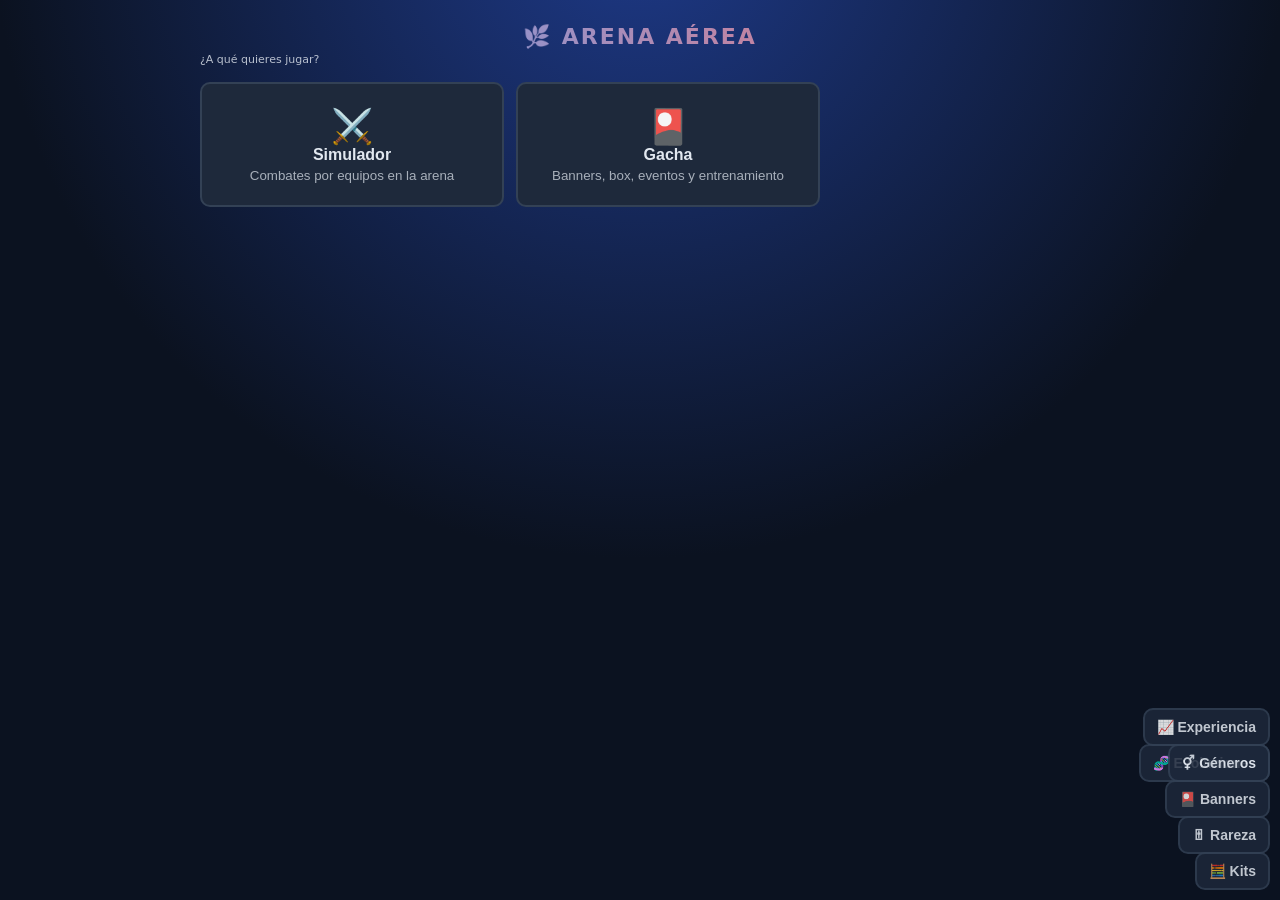
==== index.html @ 08d5fd54 "v1.0.3 - Evento caramelos" ====
<!DOCTYPE html>
<html lang="es"><head><meta charset="utf-8">
<meta name="viewport" content="width=device-width, initial-scale=1, viewport-fit=cover">
<title>Arena Aérea</title>
<link rel="stylesheet" href="css/estilo.css">
</head><body><main>
<h1>🌿 Arena Aérea · Combates por equipos</h1>
<div class="col" id="srch" style="margin-bottom:8px"><b>🌐 Pokémon desde PokéAPI</b>
<div style="display:flex;gap:6px;flex-wrap:wrap;margin:6px 0"><select id="gen"><option value="0">Gen 1</option><option value="1">Gen 2</option><option value="2">Gen 3</option><option value="3">Gen 4</option><option value="4">Gen 5</option><option value="5">Gen 6</option><option value="6">Gen 7</option><option value="7">Gen 8</option><option value="8">Gen 9</option><option value="all">Todas</option></select><input id="q" placeholder="Buscar nombre o número…" style="flex:1;min-width:130px"><button id="d0" style="border-color:#3b82f6">→ 🔵</button><button id="d1">→ 🔴</button><button id="rnd">🎲 Equipo</button><button id="labb">🧪 Laboratorio</button></div>
<div id="st" style="font-size:12px;min-height:16px"></div><div id="res"></div></div>
<div id="setup"></div><button id="go">⚔️ ¡COMENZAR COMBATE!</button>
<section id="game" style="display:none">
<div id="labui"><div class="col" style="margin-bottom:6px"><b>🧪 Laboratorio de ataques</b> <small>Dos Pokémon de prueba que no mueren</small>
<div class="lr"><label>Atacante # <input id="la" type="number" value="18"></label><label>Rival # <input id="lb" type="number" value="143"></label><button id="lsw">Atacante: 🔵</button></div>
<div class="lr"><input id="lm" value="fly" placeholder="ID del ataque en inglés (fly, flamethrower…)"><button id="lgo">▶ Probar</button></div>
<div class="lr" id="lq"></div><div class="lr"><button id="lauto">🔁 Auto: sí</button><button id="lslow">Velocidad x1</button><button id="lex">← Volver</button></div><div id="lst" style="font-size:12px;min-height:16px"></div></div></div>
<div id="bar"><button id="sp">Velocidad x1</button><button id="pa">Pausa</button><button id="tg">Ocultar ataques</button><button id="rs">Equipos</button></div>
<div id="hud"><div class="hb" id="h0"></div><div class="hb" id="h1"></div></div><div class="cw"><canvas id="cv"></canvas><div id="ban"></div></div><div id="mvp"><div class="mp" id="mv0"></div><div class="mp" id="mv1"></div></div>
<div id="log"></div></section>
<!-- El ORDEN importa: nucleo → datos → combate → ataques → ui → modos → principal.
     Para añadir un ataque nuevo: crea js/ataques/mi-ataque.js y añade aquí su <script> junto a los demás ataques. -->
<script src="js/nucleo/base.js"></script>
<script src="js/nucleo/aleatorio.js"></script>
<script src="js/nucleo/estado.js"></script>
<script src="js/datos/tipos.js"></script>
<script src="js/datos/iconos.js"></script>
<script src="js/datos/movimientos.js"></script>
<script src="js/datos/estadisticas.js"></script>
<script src="js/datos/pokeapi.js"></script>
<script src="js/datos/conversor.js"></script>
<script src="js/nucleo/efectos.js"></script>
<script src="js/nucleo/dibujo.js"></script>
<script src="js/nucleo/bucle.js"></script>
<script src="js/combate/luchadores.js"></script>
<script src="js/combate/ia.js"></script>
<script src="js/combate/estados.js"></script>
<script src="js/combate/entidades.js"></script>
<script src="js/combate/dano.js"></script>
<script src="js/combate/ataque.js"></script>
<script src="js/combate/movimiento.js"></script>
<script src="js/ataques/_ayudas.js"></script>
<script src="js/ataques/vuelo.js"></script>
<script src="js/ataques/hidrobomba.js"></script>
<script src="js/ataques/hiperrayo.js"></script>
<script src="js/ataques/trueno.js"></script>
<script src="js/ataques/rayo.js"></script>
<script src="js/ataques/gigaimpacto.js"></script>
<script src="js/ataques/cometa-draco.js"></script>
<script src="js/gacha/arquetipos.js"></script>
<script src="js/gacha/herramienta-kits.js"></script>
<script src="js/gacha/rareza.js"></script>
<script src="js/gacha/herramienta-rareza.js"></script>
<script src="js/gacha/rarezas.js"></script>
<script src="js/gacha/banners.js"></script>
<script src="js/gacha/banners-normales.js"></script>
<script src="js/gacha/celebraciones.js"></script>
<script src="js/gacha/experiencia.js"></script>
<script src="js/gacha/fusion.js"></script>
<script src="js/gacha/misiones.js"></script>
<script src="js/gacha/eventos.js"></script>
<script src="js/gacha/eventos-pantallas.js"></script>
<script src="js/gacha/banners-datos.js"></script>
<script src="js/gacha/evoluciones-datos.js"></script>
<script src="js/gacha/generos-datos.js"></script>
<script src="js/gacha/experiencia-datos.js"></script>
<script src="js/gacha/celebraciones-datos.js"></script>
<script src="js/gacha/eventos-datos.js"></script>
<script src="js/gacha/herramienta-banners.js"></script>
<script src="js/gacha/herramienta-evoluciones.js"></script>
<script src="js/gacha/herramienta-generos.js"></script>
<script src="js/gacha/herramienta-experiencia.js"></script>
<script src="js/gacha/guardado.js"></script>
<script src="js/ui/hud.js"></script>
<script src="js/ui/selector-ataques.js"></script>
<script src="js/ui/seleccion.js"></script>
<script src="js/ui/buscador.js"></script>
<script src="js/ui/laboratorio.js"></script>
<script src="js/modos/simulador.js"></script>
<script src="js/modos/gacha.js"></script>
<script src="js/principal.js"></script>
<script src="js/modos/menu-modos.js"></script>
</main></body></html>
---- css/estilo.css ----
/* Estilos de Arena Pokémon. Tema oscuro. */
:root{--bg:#0b1220;--fg:#e2e8f0;--card:#1e293b;--bd:#334155;box-sizing:border-box;padding-top:env(safe-area-inset-top,0px);padding-bottom:env(safe-area-inset-bottom,0px)}
@media(prefers-color-scheme:dark){:root:not([data-theme="light"]){--bg:#0b1220;--fg:#e2e8f0;--card:#1e293b;--bd:#334155}}
:root[data-theme="dark"]{--bg:#0b1220;--fg:#e2e8f0;--card:#1e293b;--bd:#334155}
html{scroll-padding-top:env(safe-area-inset-top,0px)}
*{box-sizing:border-box}
body{margin:0;background:var(--bg);color:var(--fg);font-family:system-ui,-apple-system,"Segoe UI",sans-serif;display:flex;justify-content:center}
main{width:100%;max-width:900px;padding:10px}
h1{font-size:19px;margin:4px 0 8px;text-align:center}
#bar{display:flex;flex-wrap:wrap;gap:6px;justify-content:center;margin-bottom:8px}
button{padding:9px 12px;border-radius:10px;border:2px solid var(--bd);background:var(--card);color:var(--fg);font-weight:700;font-size:14px;cursor:pointer}
button:active{transform:scale(.96)}
canvas{width:100%;display:block;border-radius:14px;border:3px solid var(--bd);background:#4c9a3d;touch-action:manipulation}
#kos{display:flex;gap:10px;justify-content:center;margin:8px 0;font-weight:700;font-size:14px;flex-wrap:wrap}
#log{background:var(--card);border:2px solid var(--bd);border-radius:12px;padding:8px 12px;font-size:13px;min-height:100px;line-height:1.5}
.cw{position:relative}#ban{position:absolute;inset:0;display:none;flex-direction:column;align-items:center;justify-content:center;gap:10px;background:rgba(0,0,0,.55);border-radius:14px;color:#fff;font-size:24px;font-weight:800;text-align:center}
.col{flex:1;min-width:150px;background:var(--card);border:2px solid var(--bd);border-radius:12px;padding:8px}
#setup{display:flex;gap:8px;flex-wrap:wrap}
#go{width:100%;margin-top:8px;background:#7c3aed;color:#fff;border-color:#6d28d9}#go:disabled{opacity:.4}
#mvp{display:flex;gap:8px;flex-wrap:wrap;margin-top:6px}.mp{flex:1;min-width:150px;background:var(--card);border:2px solid var(--bd);border-radius:10px;padding:6px;font-size:12px}
.rs{display:flex;flex-direction:column;align-items:center;width:84px;padding:3px;font-size:10px}.rs small{font-size:10px;max-width:80px;overflow:hidden;text-overflow:ellipsis;white-space:nowrap}
#srch select,#srch input{padding:8px;border-radius:8px;border:2px solid var(--bd);background:var(--card);color:var(--fg);font-size:14px}#res{display:flex;flex-wrap:wrap;gap:2px;max-height:340px;overflow:auto;margin-top:6px}
body{background:radial-gradient(circle at 50% -10%,#1e3a8a 0,#0b1220 55%) fixed}
h1{font-size:22px;letter-spacing:2px;text-transform:uppercase;background:linear-gradient(90deg,#60a5fa,#f87171);-webkit-background-clip:text;background-clip:text;color:transparent;margin:6px 0 12px}
#srch{background:linear-gradient(#1e293b,#0f172a);border:2px solid #475569;border-radius:14px}
.rs{background:#0f172a;border:2px solid #334155;border-radius:10px}.rs:hover{border-color:#60a5fa}.rs small{text-transform:capitalize}
#setup{display:flex;gap:10px;flex-wrap:wrap;align-items:stretch}
.tp{flex:1;min-width:290px;border:2px solid var(--c);border-radius:14px;background:linear-gradient(#1e293b,#0f172a);box-shadow:0 0 12px var(--c);overflow:hidden}
.th{display:flex;justify-content:space-between;padding:8px 12px;background:var(--c);color:#fff;font-weight:800;letter-spacing:1px}
.sg{display:grid;grid-template-columns:repeat(3,1fr);gap:6px;padding:8px}
.sc{display:flex;flex-direction:column;align-items:center;gap:2px;padding:6px 2px;border-radius:12px;border:2px solid #334155;background:#0f172a;color:var(--fg);min-height:122px;cursor:pointer}
.sc.em{justify-content:center;font-size:28px;border-style:dashed;opacity:.6}.sc.on{border-color:var(--c);background:#1e293b;box-shadow:0 0 10px var(--c)}.sc.bad{border-color:#f59e0b}
.sc .sp{width:64px;height:64px;image-rendering:pixelated}.sc b{font-size:12px;max-width:100%;overflow:hidden;text-overflow:ellipsis;white-space:nowrap;text-transform:capitalize}
.sc .ty,.sc .mi{display:flex;gap:2px;align-items:center}.sc em{font-size:10px;color:#fbbf24;font-style:normal;margin-left:3px}
.clr{margin:0 8px 8px;font-size:12px;padding:6px 10px}
.vs{align-self:center;font-weight:900;font-size:26px;color:#fbbf24;text-shadow:0 0 12px #f59e0b;width:100%;text-align:center}@media(min-width:760px){.vs{width:auto}}
.fi{flex-basis:100%;border:2px solid var(--c);border-radius:14px;background:linear-gradient(#1e293b,#0f172a);padding:12px;box-shadow:0 0 12px var(--c)}
.fh{display:flex;gap:12px;align-items:center}.fp{width:96px;height:96px;image-rendering:pixelated;background:radial-gradient(#334155,transparent 70%)}
.fn{font-size:22px;font-weight:800;text-transform:capitalize}.qb{margin-left:auto}
.sb{display:grid;grid-template-columns:1fr 1fr;gap:4px 14px;margin:10px 0}.sr{display:flex;align-items:center;gap:6px;font-size:12px}.sr span{width:62px;color:#94a3b8;font-weight:700}.sr b{width:28px;text-align:right}
.bt{flex:1;height:8px;background:#0b1220;border-radius:4px;overflow:hidden}.bt i{display:block;height:100%;border-radius:4px}
.mh{font-weight:800;margin:6px 0}.mh small{font-weight:400;opacity:.7;margin-left:8px}.mh b.ok{color:#22c55e}.mh b.no{color:#f59e0b}
.mg{display:grid;grid-template-columns:repeat(auto-fill,minmax(150px,1fr));gap:8px}
.mc{text-align:left;padding:8px;border-radius:10px;border:2px solid var(--t);background:rgba(15,23,42,.8);color:var(--fg);opacity:.6;font-weight:400}.mc.on{opacity:1;background:#1e293b;box-shadow:0 0 8px var(--t)}
.mt{display:flex;align-items:center;gap:6px;font-size:13px}.mt b{flex:1}.ck{color:#4ade80;font-weight:900}
.mm{display:flex;flex-wrap:wrap;gap:3px 8px;font-size:11px;margin-top:4px}.ul{color:#fbbf24;font-weight:700}.ef{font-size:11px;margin-top:3px;color:#a7f3d0}
#go{font-size:18px;letter-spacing:1px;padding:14px;border-radius:14px;background:linear-gradient(#a855f7,#6d28d9);border:2px solid #c4b5fd;box-shadow:0 0 18px #7c3aed88}
#hud{display:flex;gap:8px;margin-bottom:6px}
.hb{flex:1;min-width:0;display:flex;gap:8px;align-items:center;padding:6px 10px;border-radius:12px;background:linear-gradient(#1e293b,#0f172a);border:2px solid var(--c);box-shadow:0 0 10px var(--c)}
#h1{flex-direction:row-reverse;text-align:right}.hs{width:56px;height:56px;image-rendering:pixelated;flex:none}#h1 .hs{transform:scaleX(-1)}
.hi{flex:1;min-width:0}.hn{display:flex;gap:6px;align-items:center;font-size:14px;text-transform:capitalize}#h1 .hn{flex-direction:row-reverse}.hn b{overflow:hidden;text-overflow:ellipsis;white-space:nowrap}
.hp{display:flex;align-items:center;gap:6px;margin:3px 0}.hp em{font-style:normal;font-size:10px;font-weight:800;color:#fbbf24;background:#7c2d12;border-radius:4px;padding:0 4px}
.hbar{flex:1;height:10px;background:#0b1220;border:1px solid #475569;border-radius:6px;overflow:hidden}.hbar i{display:block;height:100%;transition:width .5s,background .3s}
.hv{font-size:12px;font-weight:700;font-variant-numeric:tabular-nums}.hst{display:flex;gap:3px;flex-wrap:wrap;min-height:16px}#h1 .hst,#h1 .balls{justify-content:flex-end}
.ch{font-size:10px;padding:1px 5px;border-radius:6px;font-weight:700}.ch.up{background:#14532d;color:#86efac}.ch.dn{background:#7f1d1d;color:#fca5a5}
.balls{display:flex;gap:3px;margin-top:2px}.pb{width:11px;height:11px;border-radius:50%;border:1px solid #0f172a;background:linear-gradient(#ef4444 45%,#0f172a 45% 55%,#f8fafc 55%)}.pb.a{box-shadow:0 0 0 2px #fbbf24}.pb.d{background:#475569;opacity:.6}
@media(max-width:560px){.hs{display:none}.hb{padding:5px 7px}.hn{font-size:12px}}
.mp{background:linear-gradient(#1e293b,#0f172a);border:2px solid var(--bd);border-radius:12px;padding:8px}
.ph{display:flex;justify-content:space-between;align-items:center;gap:6px;margin-bottom:6px;flex-wrap:wrap}.ph b{text-transform:capitalize;font-size:13px}
.pst{display:flex;gap:3px}.pst span{background:#0b1220;border-radius:6px;padding:1px 5px;text-align:center;font-size:12px;font-weight:700}.pst small{display:block;font-size:8px;color:#94a3b8;font-weight:600}.pst .up{color:#4ade80}.pst .dn{color:#f87171}
.pm{display:grid;grid-template-columns:1fr 1fr;gap:6px}.mv{border:2px solid var(--t);border-radius:8px;padding:5px 6px;background:#0b1220;opacity:.75}.mv.rd{opacity:1;box-shadow:0 0 8px #22c55e88;border-color:#22c55e}.mv.pl{outline:2px solid #fbbf24}
.mn{display:flex;align-items:center;gap:4px;font-size:11px}.mn b{flex:1;overflow:hidden;text-overflow:ellipsis;white-space:nowrap}.cb{height:5px;background:#1e293b;border-radius:3px;margin:3px 0;overflow:hidden}.cb i{display:block;height:100%;background:var(--t)}.mv.rd .cb i{background:#22c55e}.cs{font-size:11px;font-weight:700;text-align:right}.mv.rd .cs{color:#4ade80}
#labui{display:none}#game.lab #labui{display:block}#game.lab #hud,#game.lab #mvp,#game.lab #log,#game.lab #bar{display:none!important}
.lr{display:flex;gap:6px;flex-wrap:wrap;margin:6px 0;align-items:center;font-size:13px}.lr input[type=number]{width:72px}#lm{flex:1;min-width:170px}
#labui input{padding:8px;border-radius:8px;border:2px solid var(--bd);background:var(--card);color:var(--fg);font-size:13px}
/* Selector de ataques (sugeridos / aprendibles / todos) */
.meq{display:flex;flex-wrap:wrap;gap:6px;margin:6px 0;min-height:30px;align-items:center}
.mq{display:flex;align-items:center;gap:6px;padding:5px 10px;border-radius:10px;border:2px solid var(--t);background:#1e293b;font-size:12px}.mq span{color:#f87171}
.mtabs{display:flex;gap:6px;flex-wrap:wrap;margin:8px 0}.mtabs button{padding:6px 10px;font-size:13px}.mtabs button.on{border-color:#a855f7;background:#4c1d95}
.mfl{display:flex;flex-wrap:wrap;gap:6px;margin-bottom:6px}.mfl input,.mfl select{padding:7px;border-radius:8px;border:2px solid var(--bd);background:var(--card);color:var(--fg);font-size:13px}.mfl input{flex:1;min-width:140px}
#mnote{font-size:12px;opacity:.8;min-height:16px;margin:4px 0}
#mlist{max-height:440px;overflow:auto;padding:2px}
.tg{display:flex;gap:4px;flex-wrap:wrap;margin-top:3px}.tag{font-size:10px;padding:0 5px;border-radius:6px;background:#334155;color:#cbd5e1;font-weight:700}
#mmore{width:100%;margin-top:6px}
/* Filtros del buscador */
#filt select,#filt input{padding:7px;border-radius:8px;border:2px solid var(--bd);background:var(--card);color:var(--fg);font-size:13px}
.qa{margin-left:auto;display:flex;gap:6px}.qa .qb{margin-left:0}
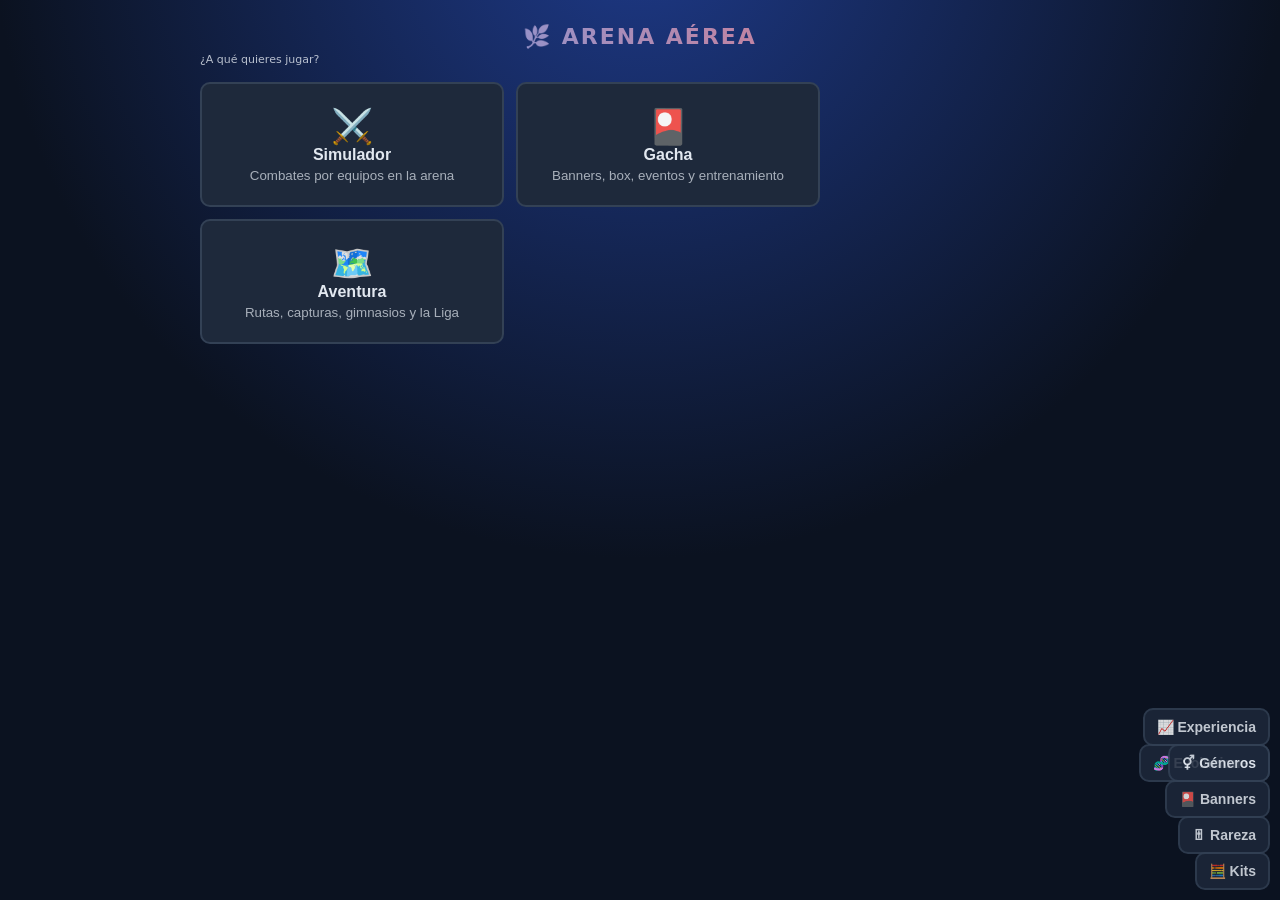
==== commit 30331c14: "v1.0.4 - Modo aventura y evento jefe" ====
--- a/index.html
+++ b/index.html
@@ -77,6 +77,10 @@
 <script src="js/ui/laboratorio.js"></script>
 <script src="js/modos/simulador.js"></script>
 <script src="js/modos/gacha.js"></script>
+<script src="js/aventura/regiones.js"></script>
+<script src="js/aventura/aventura.js"></script>
+<script src="js/aventura/guardado-aventura.js"></script>
+<script src="js/modos/aventura.js"></script>
 <script src="js/principal.js"></script>
 <script src="js/modos/menu-modos.js"></script>
 </main></body></html>
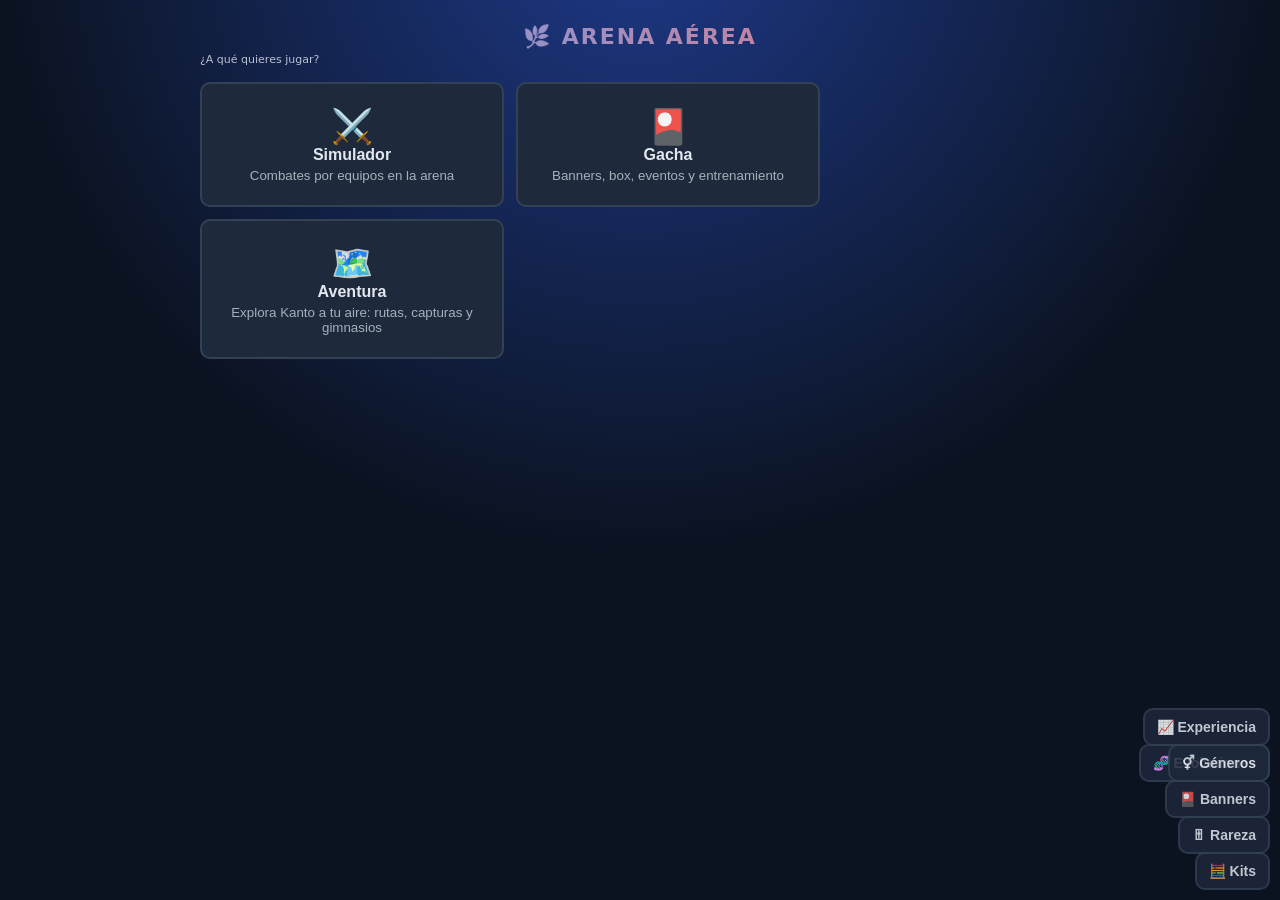
==== commit c5ca8c2e: "v1.0.5 - Completando ataques (sin terminar)" ====
--- a/index.html
+++ b/index.html
@@ -27,6 +27,7 @@
 <script src="js/datos/movimientos.js"></script>
 <script src="js/datos/estadisticas.js"></script>
 <script src="js/datos/pokeapi.js"></script>
+<script src="js/datos/ataques-especiales.js"></script>
 <script src="js/datos/conversor.js"></script>
 <script src="js/nucleo/efectos.js"></script>
 <script src="js/nucleo/dibujo.js"></script>
@@ -34,7 +35,10 @@
 <script src="js/combate/luchadores.js"></script>
 <script src="js/combate/ia.js"></script>
 <script src="js/combate/estados.js"></script>
+<script src="js/combate/campo.js"></script>
+<script src="js/combate/alterados.js"></script>
 <script src="js/combate/entidades.js"></script>
+<script src="js/combate/especiales.js"></script>
 <script src="js/combate/dano.js"></script>
 <script src="js/combate/ataque.js"></script>
 <script src="js/combate/movimiento.js"></script>
@@ -46,6 +50,7 @@
 <script src="js/ataques/rayo.js"></script>
 <script src="js/ataques/gigaimpacto.js"></script>
 <script src="js/ataques/cometa-draco.js"></script>
+<script src="js/ataques/puno-certero.js"></script>
 <script src="js/gacha/arquetipos.js"></script>
 <script src="js/gacha/herramienta-kits.js"></script>
 <script src="js/gacha/rareza.js"></script>
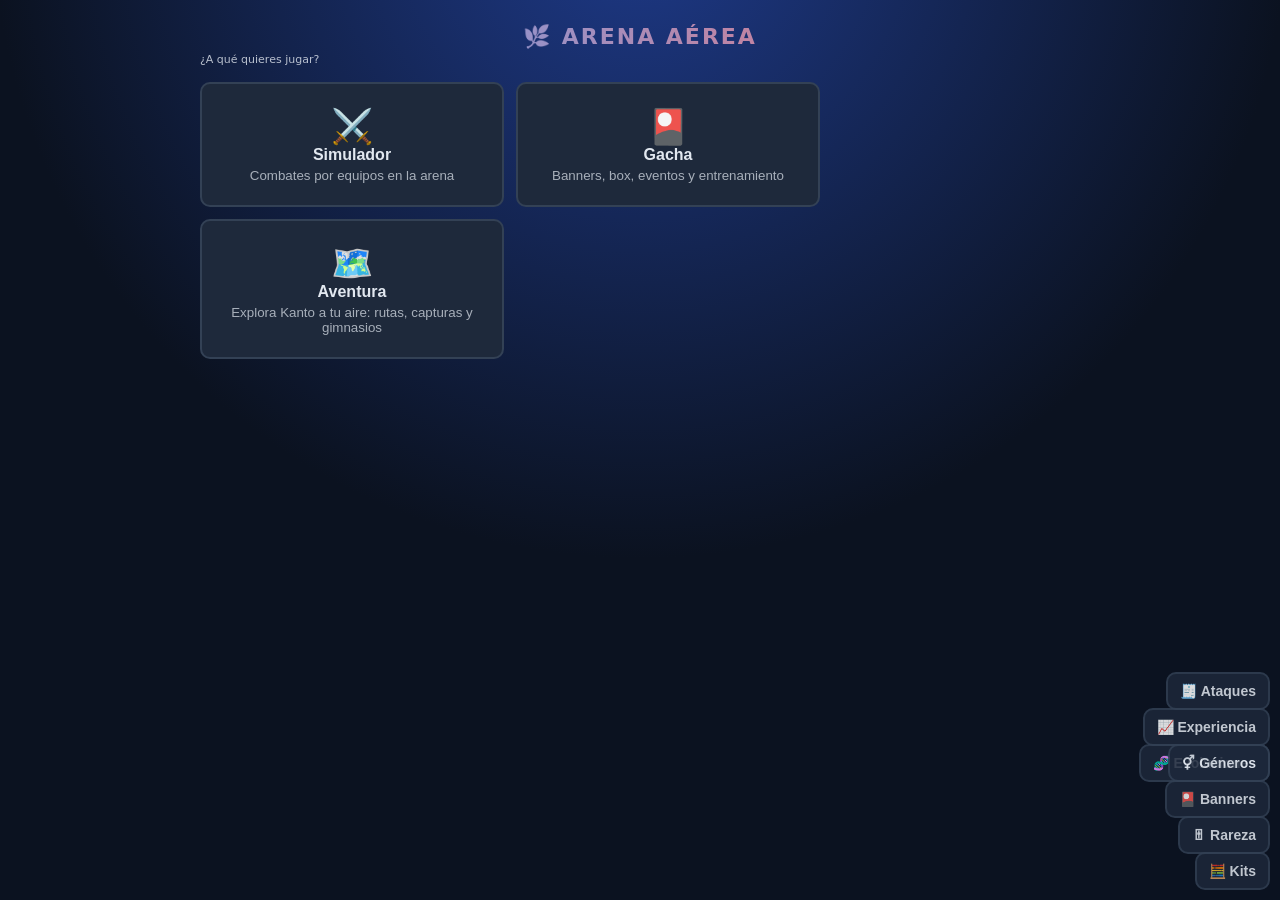
==== commit b11ad9ad: "v1.0.6 - Todos los ataques menos Mov Z, Gigamax y comb dobles" ====
--- a/index.html
+++ b/index.html
@@ -37,6 +37,7 @@
 <script src="js/combate/estados.js"></script>
 <script src="js/combate/campo.js"></script>
 <script src="js/combate/alterados.js"></script>
+<script src="js/combate/dosturnos.js"></script>
 <script src="js/combate/entidades.js"></script>
 <script src="js/combate/especiales.js"></script>
 <script src="js/combate/dano.js"></script>
@@ -51,6 +52,9 @@
 <script src="js/ataques/gigaimpacto.js"></script>
 <script src="js/ataques/cometa-draco.js"></script>
 <script src="js/ataques/puno-certero.js"></script>
+<script src="js/ataques/proteccion.js"></script>
+<script src="js/ataques/bunker-toxico.js"></script>
+<script src="js/ataques/llama-azul.js"></script>
 <script src="js/gacha/arquetipos.js"></script>
 <script src="js/gacha/herramienta-kits.js"></script>
 <script src="js/gacha/rareza.js"></script>
@@ -74,6 +78,7 @@
 <script src="js/gacha/herramienta-evoluciones.js"></script>
 <script src="js/gacha/herramienta-generos.js"></script>
 <script src="js/gacha/herramienta-experiencia.js"></script>
+<script src="js/gacha/herramienta-ataques.js"></script>
 <script src="js/gacha/guardado.js"></script>
 <script src="js/ui/hud.js"></script>
 <script src="js/ui/selector-ataques.js"></script>
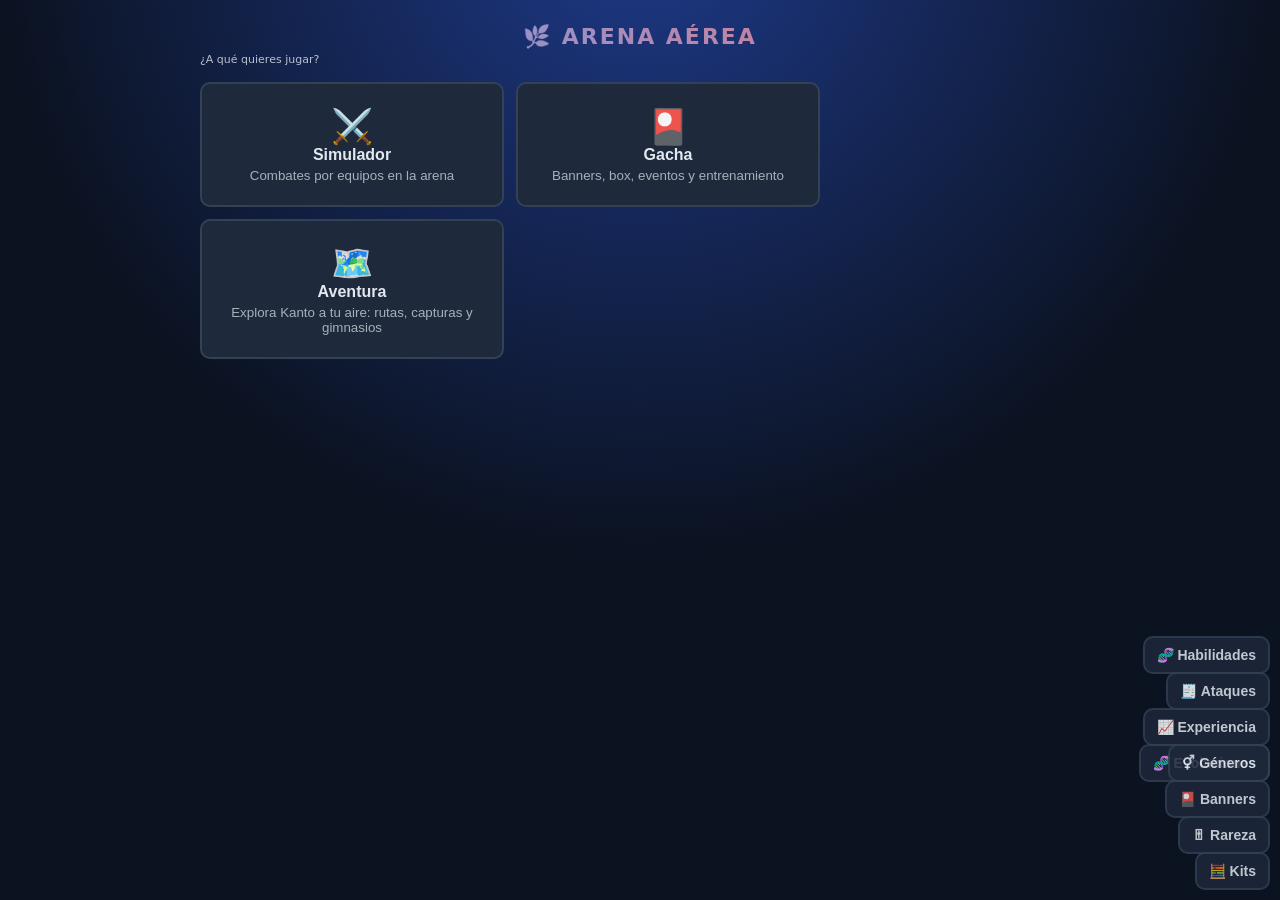
==== commit 3f1f0a24: "v1.0.7 - Pruebas de habilidades y objetos" ====
--- a/index.html
+++ b/index.html
@@ -43,6 +43,9 @@
 <script src="js/combate/dano.js"></script>
 <script src="js/combate/ataque.js"></script>
 <script src="js/combate/movimiento.js"></script>
+<script src="js/combate/ganchos.js"></script>
+<script src="js/combate/habilidades.js"></script>
+<script src="js/combate/objetos.js"></script>
 <script src="js/ataques/_ayudas.js"></script>
 <script src="js/ataques/vuelo.js"></script>
 <script src="js/ataques/hidrobomba.js"></script>
@@ -71,6 +74,7 @@
 <script src="js/gacha/banners-datos.js"></script>
 <script src="js/gacha/evoluciones-datos.js"></script>
 <script src="js/gacha/generos-datos.js"></script>
+<script src="js/gacha/habilidades-datos.js"></script>
 <script src="js/gacha/experiencia-datos.js"></script>
 <script src="js/gacha/celebraciones-datos.js"></script>
 <script src="js/gacha/eventos-datos.js"></script>
@@ -79,6 +83,8 @@
 <script src="js/gacha/herramienta-generos.js"></script>
 <script src="js/gacha/herramienta-experiencia.js"></script>
 <script src="js/gacha/herramienta-ataques.js"></script>
+<script src="js/gacha/herramienta-habilidades.js"></script>
+<script src="js/gacha/habilidades-carta.js"></script>
 <script src="js/gacha/guardado.js"></script>
 <script src="js/ui/hud.js"></script>
 <script src="js/ui/selector-ataques.js"></script>
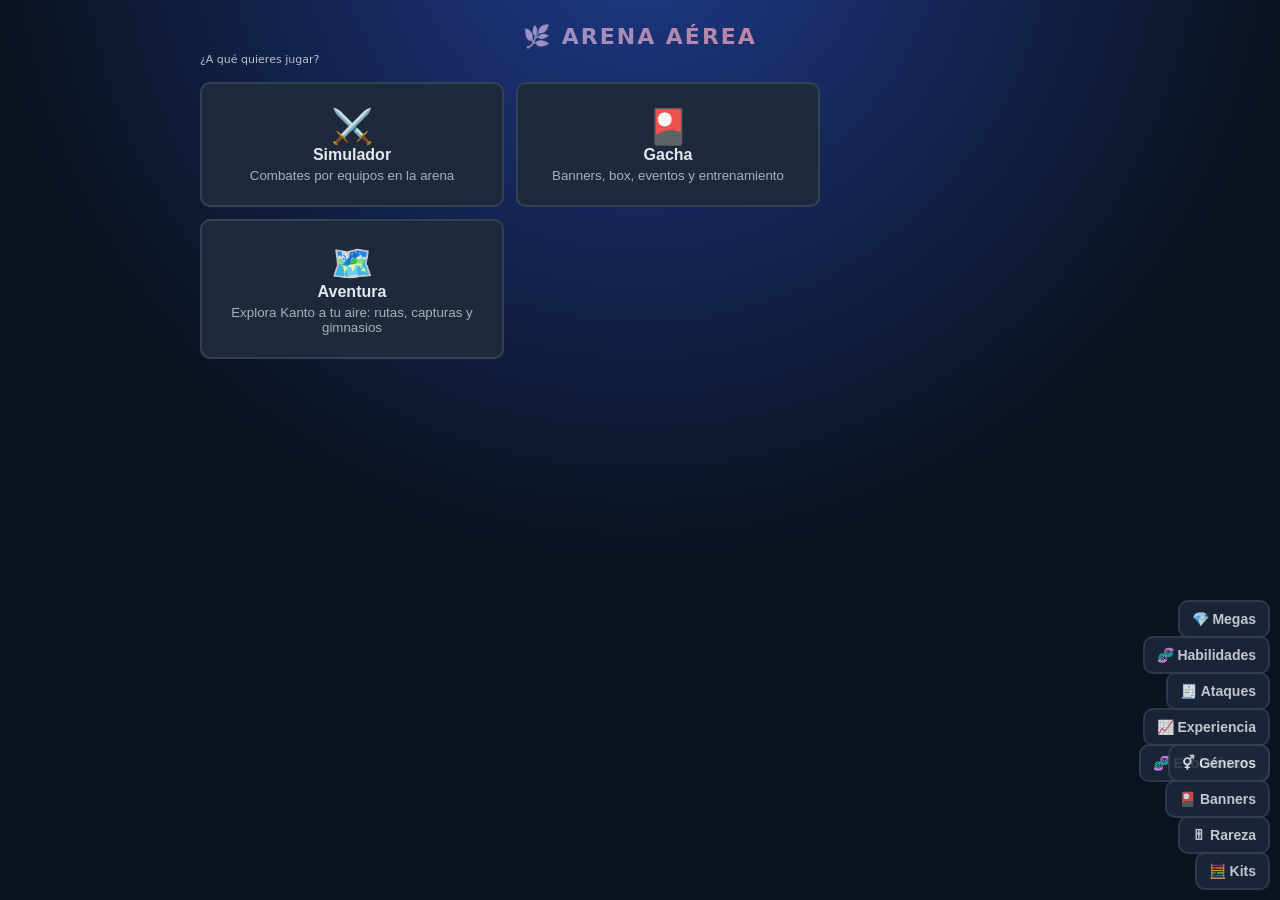
==== commit d2a0f47f: "v1.0.10 - Megas" ====
--- a/index.html
+++ b/index.html
@@ -45,7 +45,22 @@
 <script src="js/combate/movimiento.js"></script>
 <script src="js/combate/ganchos.js"></script>
 <script src="js/combate/habilidades.js"></script>
+<script src="js/combate/habilidades-dano.js"></script>
+<script src="js/combate/habilidades-entrada.js"></script>
+<script src="js/combate/habilidades-inmunidad.js"></script>
+<script src="js/combate/habilidades-contacto.js"></script>
+<script src="js/combate/habilidades-periodicas.js"></script>
+<script src="js/combate/habilidades-estados.js"></script>
+<script src="js/combate/habilidades-raras.js"></script>
 <script src="js/combate/objetos.js"></script>
+<script src="js/combate/objetos-combate.js"></script>
+<script src="js/combate/objetos-ataques.js"></script>
+<script src="js/combate/habilidades-objetos.js"></script>
+<script src="js/combate/objetos-extra.js"></script>
+<script src="js/combate/cambios.js"></script>
+<script src="js/combate/habilidades-sueltas.js"></script>
+<script src="js/combate/ataques-restantes.js"></script>
+<script src="js/combate/formas.js"></script>
 <script src="js/ataques/_ayudas.js"></script>
 <script src="js/ataques/vuelo.js"></script>
 <script src="js/ataques/hidrobomba.js"></script>
@@ -84,13 +99,18 @@
 <script src="js/gacha/herramienta-experiencia.js"></script>
 <script src="js/gacha/herramienta-ataques.js"></script>
 <script src="js/gacha/herramienta-habilidades.js"></script>
+<script src="js/gacha/herramienta-megas.js"></script>
 <script src="js/gacha/habilidades-carta.js"></script>
 <script src="js/gacha/guardado.js"></script>
 <script src="js/ui/hud.js"></script>
 <script src="js/ui/selector-ataques.js"></script>
 <script src="js/ui/seleccion.js"></script>
 <script src="js/ui/buscador.js"></script>
+<script src="js/ui/formas-simulador.js"></script>
 <script src="js/ui/laboratorio.js"></script>
+<script src="js/ui/manual.js"></script>
+<script src="js/combate/megas-datos.js"></script>
+<script src="js/combate/megas.js"></script>
 <script src="js/modos/simulador.js"></script>
 <script src="js/modos/gacha.js"></script>
 <script src="js/aventura/regiones.js"></script>
